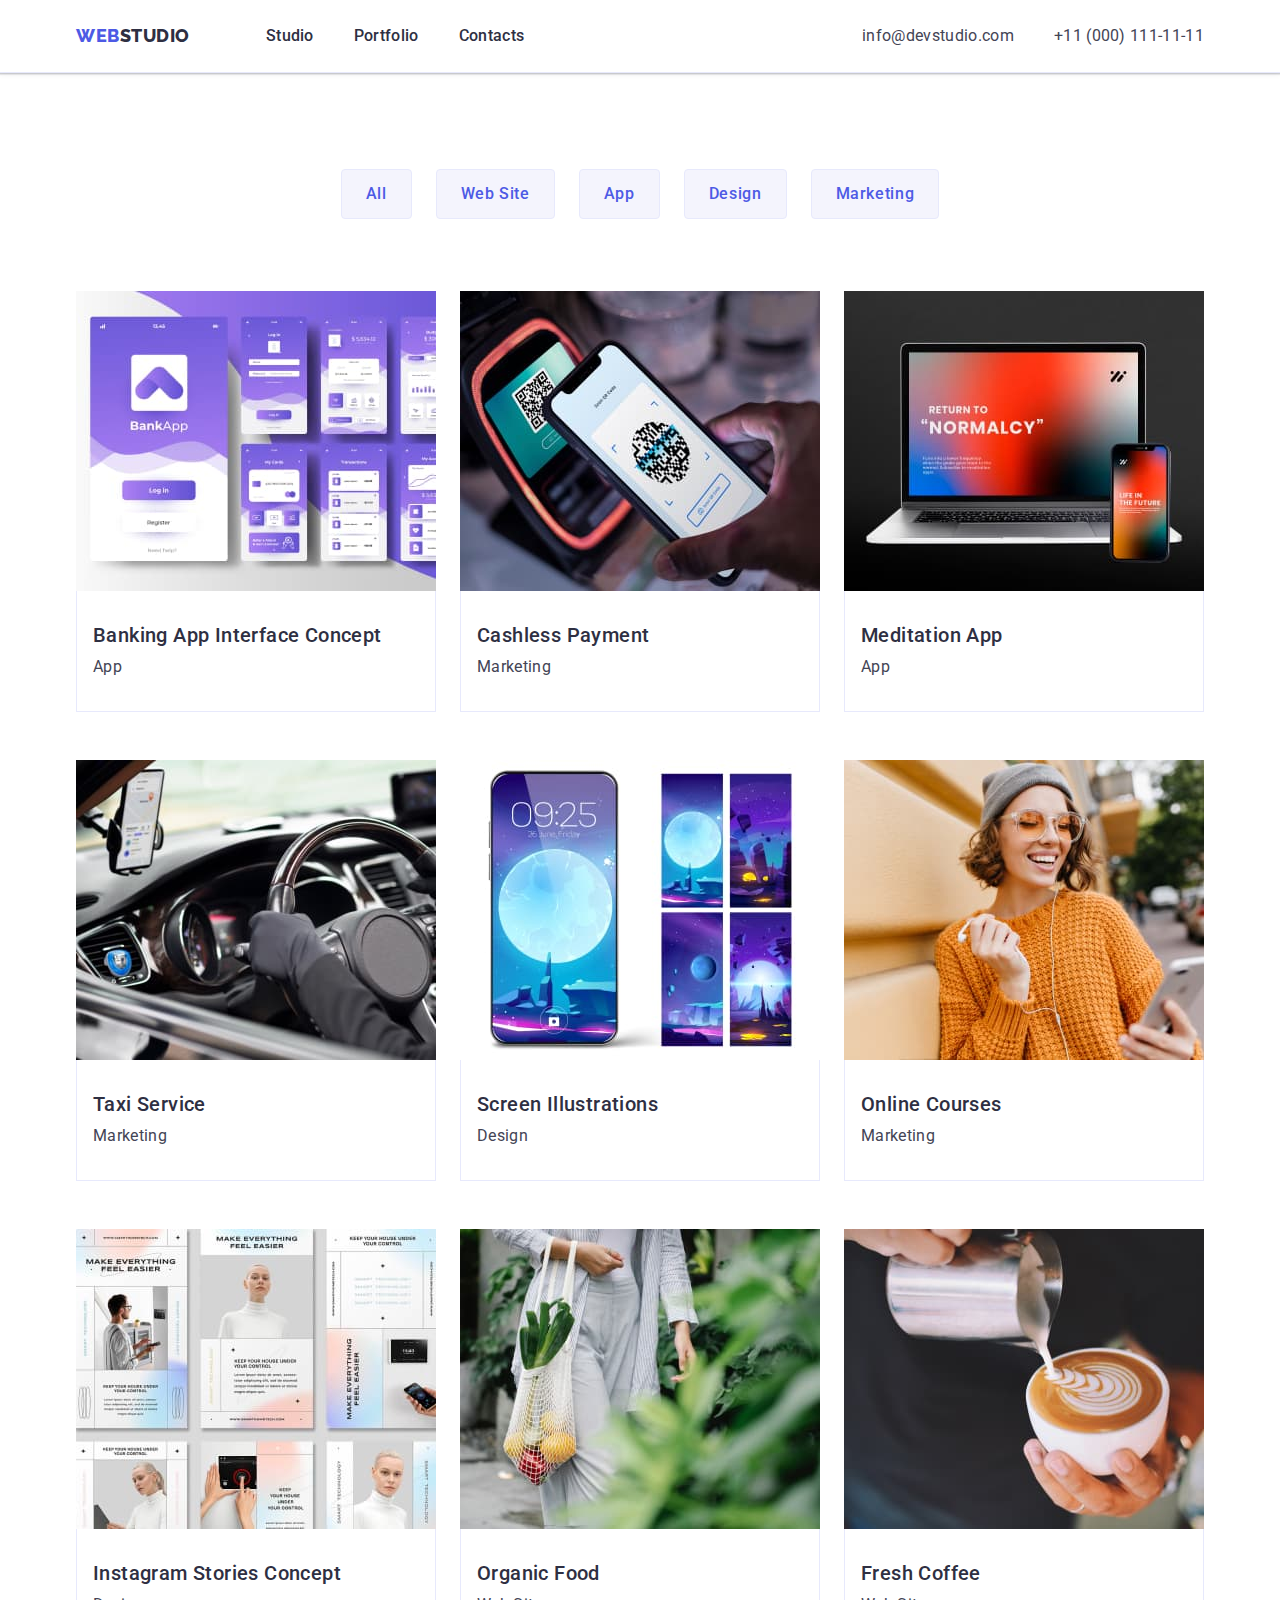
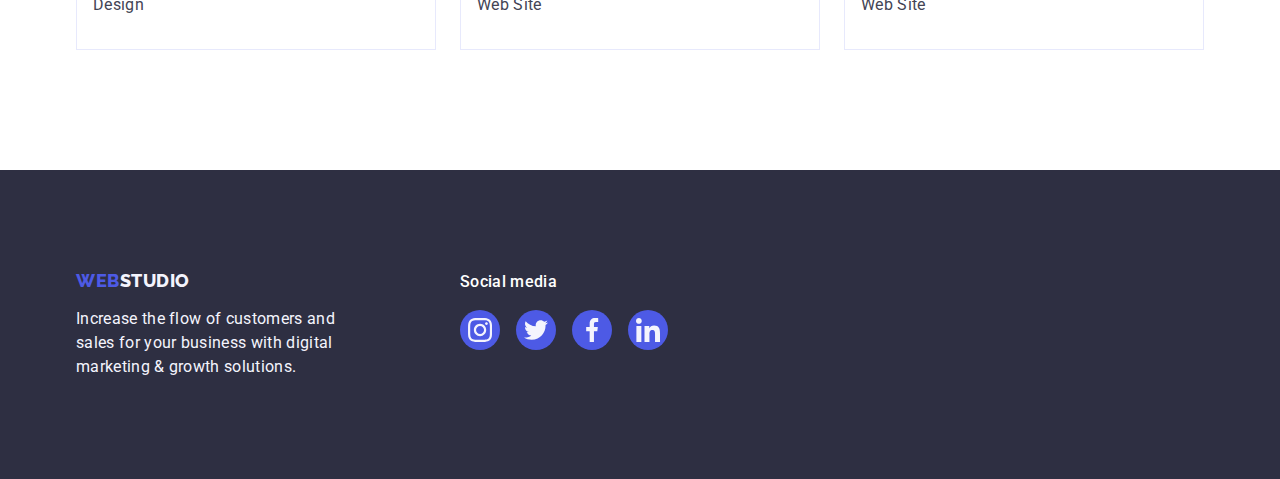
==== portfolio.html @ 2fec65b6 "Initial commit" ====
<!DOCTYPE html>
<html lang="en">
  <head>
    <meta charset="UTF-8" />
    <meta http-equiv="X-UA-Compatible" content="IE=edge" />
    <meta name="viewport" content="width=device-width, initial-scale=1.0" />
    <title>WebStudio</title>
    <link rel="preconnect" href="https://fonts.googleapis.com" />
    <link rel="preconnect" href="https://fonts.gstatic.com" crossorigin />
    <link
      href="https://fonts.googleapis.com/css2?family=Raleway:wght@800&family=Roboto:wght@400;500;700;900&display=swap"
      rel="stylesheet"
    />
    <link
      rel="stylesheet"
      href="https://cdnjs.cloudflare.com/ajax/libs/modern-normalize/1.0.0/modern-normalize.min.css"
    />
    <link rel="stylesheet" href="./css/styles.css" />
  </head>
  <body>
    <header class="header">
      <div class="container header-div">
        <nav class="header-nav">
          <a class="logo link" href="./index.html"
            >Web<span class="logo-header">Studio</span></a
          >
          <ul class="header-list list">
            <li class="header-item">
              <a class="header-link link" href="./index.html">Studio</a>
            </li>
            <li class="header-item">
              <a class="header-link link" href="./portfolio.html">Portfolio</a>
            </li>
            <li class="header-item">
              <a class="header-link link" href="">Contacts</a>
            </li>
          </ul>
        </nav>
        <address class="adress">
          <ul class="header-list list">
            <li class="adress-item">
              <a class="adress-link link" href="mailto:info@devstudio.com"
                >info@devstudio.com</a
              >
            </li>
            <li class="adress-item">
              <a class="adress-link link" href="tel:+110001111111"
                >+11 (000) 111-11-11</a
              >
            </li>
          </ul>
        </address>
      </div>
    </header>
    <main>
      <!-- section portfolio -->
      <section class="portfolio">
        <div class="container">
          <h1 class="visually-hidden">Portfolio</h1>
          <ul class="portfolio-filter list">
            <li class="filter">
              <button class="filter-btn" type="button">All</button>
            </li>
            <li class="filter">
              <button class="filter-btn" type="button">Web Site</button>
            </li>
            <li class="filter">
              <button class="filter-btn" type="button">App</button>
            </li>
            <li class="filter">
              <button class="filter-btn" type="button">Design</button>
            </li>
            <li class="filter">
              <button class="filter-btn" type="button">Marketing</button>
            </li>
          </ul>
          <ul class="portfolio-list list">
            <li class="portfolio-item">
              <a class="portfolio-link link" href="">
                <img
                  class="portfolio-image"
                  src="./images/portfolio/banking-app-interface-concept.jpg"
                  alt="Banking App Interface Concept"
                  width="360"
                  height="300"
                />
                <div class="portfolio-content">
                  <h2 class="portfolio-title">Banking App Interface Concept</h2>
                  <p class="portfolio-text">App</p>
                </div>
              </a>
            </li>
            <li class="portfolio-item">
              <a class="portfolio-link link" href="">
                <img
                  class="portfolio-image"
                  src="./images/portfolio/cashless-payment.jpg"
                  alt="Cashless Payment"
                  width="360"
                  height="300"
                />
                <div class="portfolio-content">
                  <h2 class="portfolio-title">Cashless Payment</h2>
                  <p class="portfolio-text">Marketing</p>
                </div>
              </a>
            </li>
            <li class="portfolio-item">
              <a class="portfolio-link link" href="">
                <img
                  class="portfolio-image"
                  src="./images/portfolio/meditation-app.jpg"
                  alt="Meditation App"
                  width="360"
                  height="300"
                />
                <div class="portfolio-content">
                  <h2 class="portfolio-title">Meditation App</h2>
                  <p class="portfolio-text">App</p>
                </div>
              </a>
            </li>
            <li class="portfolio-item">
              <a class="portfolio-link link" href="">
                <img
                  class="portfolio-image"
                  src="./images/portfolio/taxi-service.jpg"
                  alt="Taxi Service"
                  width="360"
                  height="300"
                />
                <div class="portfolio-content">
                  <h2 class="portfolio-title">Taxi Service</h2>
                  <p class="portfolio-text">Marketing</p>
                </div>
              </a>
            </li>
            <li class="portfolio-item">
              <a class="portfolio-link link" href="">
                <img
                  class="portfolio-image"
                  src="./images/portfolio/screen-illustrations.jpg"
                  alt="Screen Illustrations"
                  width="360"
                  height="300"
                />
                <div class="portfolio-content">
                  <h2 class="portfolio-title">Screen Illustrations</h2>
                  <p class="portfolio-text">Design</p>
                </div>
              </a>
            </li>
            <li class="portfolio-item">
              <a class="portfolio-link link" href="">
                <img
                  class="portfolio-image"
                  src="./images/portfolio/online-courses.jpg"
                  alt="Online Courses"
                  width="360"
                  height="300"
                />
                <div class="portfolio-content">
                  <h2 class="portfolio-title">Online Courses</h2>
                  <p class="portfolio-text">Marketing</p>
                </div>
              </a>
            </li>
            <li class="portfolio-item">
              <a class="portfolio-link link" href="">
                <img
                  class="portfolio-image"
                  src="./images/portfolio/instagram-stories-concept.jpg"
                  alt="Instagram Stories Concept"
                  width="360"
                  height="300"
                />
                <div class="portfolio-content">
                  <h2 class="portfolio-title">Instagram Stories Concept</h2>
                  <p class="portfolio-text">Design</p>
                </div>
              </a>
            </li>
            <li class="portfolio-item">
              <a class="portfolio-link link" href="">
                <img
                  class="portfolio-image"
                  src="./images/portfolio/organic-food.jpg"
                  alt="Organic Food"
                  width="360"
                  height="300"
                />
                <div class="portfolio-content">
                  <h2 class="portfolio-title">Organic Food</h2>
                  <p class="portfolio-text">Web Site</p>
                </div>
              </a>
            </li>
            <li class="portfolio-item">
              <a class="portfolio-link link" href="">
                <img
                  class="portfolio-image"
                  src="./images/portfolio/fresh-coffee.jpg"
                  alt="Fresh Coffee"
                  width="360"
                  height="300"
                />
                <div class="portfolio-content">
                  <h2 class="portfolio-title">Fresh Coffee</h2>
                  <p class="portfolio-text">Web Site</p>
                </div>
              </a>
            </li>
          </ul>
        </div>
      </section>
    </main>
    <footer class="footer">
      <div class="container footer-cont">
        <div class="footer-div">
          <a class="logo-foot link" href="./index.html"
            >Web<span class="logo-footer">Studio</span></a
          >
          <p class="footer-text">
            Increase the flow of customers and sales for your business with
            digital marketing & growth solutions.
          </p>
        </div>
        <div class="footer-div">
          <p class="footer-social-text">Social media</p>
          <ul class="footer-social-list list">
            <li class="social-list-item">
              <a href="" class="footer-social-link link">
                <svg class="social" width="24" height="24">
                  <use href="./images/icons.svg#instagram"></use></svg
              ></a>
            </li>
            <li class="social-list-item">
              <a href="" class="footer-social-link link">
                <svg class="social" width="24" height="24">
                  <use href="./images/icons.svg#twitter"></use></svg
              ></a>
            </li>
            <li class="social-list-item">
              <a href="" class="footer-social-link link">
                <svg class="social" width="24" height="24">
                  <use href="./images/icons.svg#facebook"></use></svg
              ></a>
            </li>
            <li class="social-list-item">
              <a href="" class="footer-social-link link">
                <svg class="social" width="24" height="24">
                  <use href="./images/icons.svg#linkedin"></use></svg
              ></a>
            </li>
          </ul>
        </div>
      </div>
    </footer>
  </body>
</html>
---- css/styles.css ----
/* * {
  margin: 0;
  box-sizing: border-box;

} */

:root {
  --iris: #4d5ae5;
  --navyblue: #2e2f42;
  --slate: #434455;
  --liteslate: #8e8f99;
  --cloud: #f4f4fd;
  --white: #ffffff;
  --ocean: #404bbf;
  --green: #31d0aa;
}

body {
  font-family: 'Roboto', sans-serif;
  font-size: 16px;
  line-height: 1.5;
  letter-spacing: 0.02em;
  color: var(--slate);
  background-color: var(--white);
}

.list {
  list-style: none;
}

.link {
  text-decoration: none;
}

h1,
h2,
h3,
h4,
h5,
h6,
p {
  margin-top: 0;
  margin-bottom: 0;
}

ul,
ol {
  margin-top: 0;
  margin-bottom: 0;
  padding-left: 0;
}

img {
  display: block;
}

.button {
  cursor: pointer;
}

h2 {
  font-weight: 700;
  font-size: 36px;
  line-height: 1.11;
  letter-spacing: 0.02em;
  text-transform: capitalize;
  color: var(--navyblue);
}

h3 {
  font-weight: 500;
  font-size: 20px;
  letter-spacing: 0.02em;
  line-height: 1.2;
  color: var(--navyblue);
}

.container {
  width: 1158px;
  margin-left: auto;
  margin-right: auto;
  padding: 0 15px 0 15px;
}

/* PAGE HEADER */

.header {
  border-bottom: 1px solid #e7e9fc;
  box-shadow: 0px 2px 1px rgba(46, 47, 66, 0.08),
    0px 1px 1px rgba(46, 47, 66, 0.16), 0px 1px 6px rgba(46, 47, 66, 0.08);
}

.header-div {
  display: flex;
  align-items: center;
  justify-content: space-between;
}

.header-nav {
  display: flex;
  align-items: center;
}

.header-list {
  display: flex;
  gap: 40px;
}

.header-item {
  gap: 40px;
}

/* .header-item:not(:nth-last-child(-n + 1)) {
  margin-right: 40px;
} */

.logo {
  margin-right: 76px;
  padding: 24px 0;

  font-family: 'Raleway', sans-serif;
  font-weight: 800;
  font-size: 18px;
  line-height: 1.17;
  letter-spacing: 0.03em;
  text-transform: uppercase;
  color: var(--iris);
}

.logo-header {
  color: var(--navyblue);
}

.header-link {
  padding-top: 24px;
  padding-bottom: 24px;
  display: block;

  font-weight: 500;
  font-size: 16px;
  line-height: 1.5;
  letter-spacing: 0.02em;
  color: var(--navyblue);
}

.header-link:hover,
.header-link:focus {
  color: var(--ocean);
}

.adress {
  margin-left: auto;
  font-style: normal;
}

.adress-item {
  gap: 40px;
}

/* .adress-item:not(:nth-last-child(-n + 1)) {
  margin-right: 40px;
} */

.adress-link {
  display: block;
  padding-top: 24px;
  padding-bottom: 24px;

  font-size: 16px;
  line-height: 1.5;
  letter-spacing: 0.02em;
  color: var(--slate);
}

.adress-link:hover,
.adress-link:focus {
  color: var(--ocean);
}

/* SECTION 1 HERO */

.hero {
  padding-top: 188px;
  padding-bottom: 188px;
  max-width: 1440px;
  margin-left: auto;
  margin-right: auto;

  background-color: var(--navyblue);
  background-image: linear-gradient(
      rgba(46, 47, 66, 0.7),
      rgba(46, 47, 66, 0.7)
    ),
    url(../images/background/people-office.jpg);
  background-size: cover;
  background-repeat: no-repeat;
  background-position: center;
}

.title-hero {
  margin-bottom: 48px;
  margin-left: auto;
  margin-right: auto;
  max-width: 496px;

  font-size: 56px;
  line-height: 1.07;
  letter-spacing: 0.02em;
  /* text-align: center; */
  color: var(--white);
}

.button {
  display: block;
  min-width: 169px;
  margin-left: auto;
  margin-right: auto;
  padding: 16px 32px;

  font-family: inherit;
  font-weight: 500;
  font-size: 16px;
  line-height: 1.5;
  text-align: center;
  letter-spacing: 0.04em;
  color: var(--white);
  background-color: var(--iris);
  border: none;
  border-radius: 4px;
}

.button:hover,
.button:focus {
  color: var(--white);
  background-color: var(--ocean);
}

/* SECTION 2 ABOUT */

.about {
  padding-top: 120px;
  padding-bottom: 120px;
}

.visually-hidden {
  position: absolute;
  width: 1px;
  height: 1px;
  margin: -1px;
  border: 0;
  padding: 0;
  white-space: nowrap;
  clip-path: inset(100%);
  clip: rect(0 0 0 0);
  overflow: hidden;
}

.about-list {
  display: flex;
  justify-content: space-between;
}

.subtitle-about {
  margin-bottom: 8px;
}

.about-item {
  /* min-width: 264px; */
  flex-basis: calc((100% - 3 * 24px) / 4);
}

.about-icon {
  display: flex;
  align-items: center;
  justify-content: center;
  height: 112px;
  padding: 24px 100px;
  border-radius: 4px;
  background-color: var(--cloud);
  margin-bottom: 8px;
}

.about-item:not(:nth-last-child(-n + 1)) {
  margin-right: 24px;
}

/* SECTION 3 ACTIVITIES */

.activities {
  padding-bottom: 120px;
}

.activities-title {
  text-align: center;
  margin-bottom: 72px;
}

.activities-item {
  flex-basis: calc((100% - 3 * 16px) / 3);
}

.activities-list {
  display: flex;
  gap: 24px;
}

/* SECTION 4 TEAM */

.team {
  padding-top: 120px;
  padding-bottom: 120px;

  background-color: var(--cloud);
}

.team-title {
  margin-bottom: 72px;

  text-align: center;
}

.team-list {
  display: flex;
  gap: 24px;
}

.team-item {
  /* min-width: 264px; */
  flex-basis: calc((100% - 3 * 24px) / 4);

  background-color: var(--white);
  border-radius: 0px 0px 4px 4px;
  box-shadow: 0px 1px 6px rgba(46, 47, 66, 0.08),
    0px 1px 1px rgba(46, 47, 66, 0.16), 0px 2px 1px rgba(46, 47, 66, 0.08);
}

.employee {
  padding: 32px 16px;
}

.employees {
  margin-bottom: 8px;

  text-align: center;
}

.team-text {
  text-align: center;
  margin-bottom: 8px;
}

.social-list {
  display: flex;
  gap: 24px;
  justify-content: center;
}

.social-list-item {
  display: flex;
  align-items: stretch;
  width: 40px;
  height: 40px;
}

.social-list-link,
.footer-social-link {
  display: flex;
  justify-content: center;
  align-items: center;
  width: 100%;
  border-radius: 50%;
  background-color: var(--iris);
  color: var(--cloud);
}

.social-list-link:hover,
.social-list-link:focus {
  background-color: var(--ocean);
}

.social {
  fill: currentColor;
}

.employee-social {
  width: 16px;
  height: 16px;
}

/* SECTION 5  CUSTOMERS*/

.customers {
  padding-top: 120px;
  padding-bottom: 120px;
}

.customers-title {
  text-align: center;
  margin-bottom: 72px;
}

.customers-list {
  display: flex;
  gap: 24px;
}

.customers-list-item {
  display: flex;
  width: 168px;
  height: 88px;
}

.customers-list-link {
  width: 100%;
  display: flex;

  padding: 16px 32px;
  align-items: center;
  justify-content: center;
  object-fit: none;
  border: 1px solid #8e8f99;
  border-radius: 4px;
  color: var(--liteslate);
}

.customers-list-link:hover,
.customers-list-link:focus {
  border-color: var(--ocean);
  color: var(--ocean);
}

.customers-img {
  width: 104px;
  height: 56px;
  fill: currentColor;
}

/* FOOTER */
.footer {
  padding-top: 100px;
  padding-bottom: 100px;

  background-color: var(--navyblue);
}

/* .container-footer {
  width: 264px;
} */

.logo-foot {
  margin-bottom: 16px;
  display: inline-block;

  font-family: 'Raleway', sans-serif;
  font-weight: 800;
  font-size: 18px;
  line-height: 1.17;
  letter-spacing: 0.03em;
  text-transform: uppercase;
  color: var(--iris);
}

.logo-footer {
  color: var(--cloud);
}

.footer-text {
  max-width: 264px;

  color: var(--cloud);
}

.footer-cont {
  display: flex;
  align-items: baseline;
}

.footer-social-text {
  margin-bottom: 16px;
  font-family: 'Roboto', sans-serif;
  font-weight: 500;
  font-size: 16px;
  line-height: 1.5;
  letter-spacing: 0.02em;
  color: #ffffff;
}

.footer-div:not(:last-child) {
  margin-right: 120px;
}

.footer-social-list {
  display: flex;
  gap: 16px;
}

.footer-social-link:hover,
.footer-social-link:focus {
  background-color: var(--green);
}

.footer-social {
  width: 24px;
  height: 24px;
}

/* .list-item:not(:last-child) {  margin-bottom: 12px;} */

/* PORTFOLIO */

.portfolio {
  padding-top: 96px;
  padding-bottom: 120px;
}

.portfolio-filter {
  display: flex;
  justify-content: center;
  margin-bottom: 72px;
}

.filter:not(:nth-last-child(-n + 1)) {
  margin-right: 24px;
}

.filter-btn {
  display: inline-block;
  padding: 12px 24px;

  font-family: 'Roboto', sans-serif;
  font-weight: 500;
  font-size: 16px;
  line-height: 1.5;
  text-align: center;
  letter-spacing: 0.04em;
  color: var(--iris);
  background-color: var(--cloud);
  cursor: pointer;
  border: 1px solid #e7e9fc;
  border-radius: 4px;
}

.filter-btn:hover,
.filter-btn:focus {
  color: var(--white);
  background-color: var(--ocean);
  border: 1px solid transparent;
  box-shadow: 0px 3px 1px rgba(0, 0, 0, 0.1), 0px 2px 1px rgba(0, 0, 0, 0.08),
    0px 2px 2px rgba(0, 0, 0, 0.12);
}

.portfolio-list {
  display: flex;
  flex-wrap: wrap;
  column-gap: 24px;
  row-gap: 48px;
}

.portfolio-item {
  /* width: 360px;
  height: 420px; */
  flex-basis: calc((100% - 2 * 24px) / 3);
}

/* .portfolio-item:nth-child(3n + 1) {
  margin-right: 24px;
}

.portfolio-item:nth-child(3n + 2) {
  margin-right: 24px;
} */

.portfolio-link {
  display: block;
}

.portfolio-link:hover,
.portfolio-link:focus {
  box-shadow: 0px 1px 6px rgba(46, 47, 66, 0.08),
    0px 1px 1px rgba(46, 47, 66, 0.16), 0px 2px 1px rgba(46, 47, 66, 0.08);
}

.portfolio-content {
  padding: 32px 16px;
  border: 1px solid #e7e9fc;
  border-top: none;
}

.portfolio-title {
  margin-bottom: 8px;

  font-weight: 500;
  font-size: 20px;
  line-height: 1.2;
  letter-spacing: 0.02em;
  color: var(--navyblue);
}

.portfolio-text {
  color: var(--slate);
}
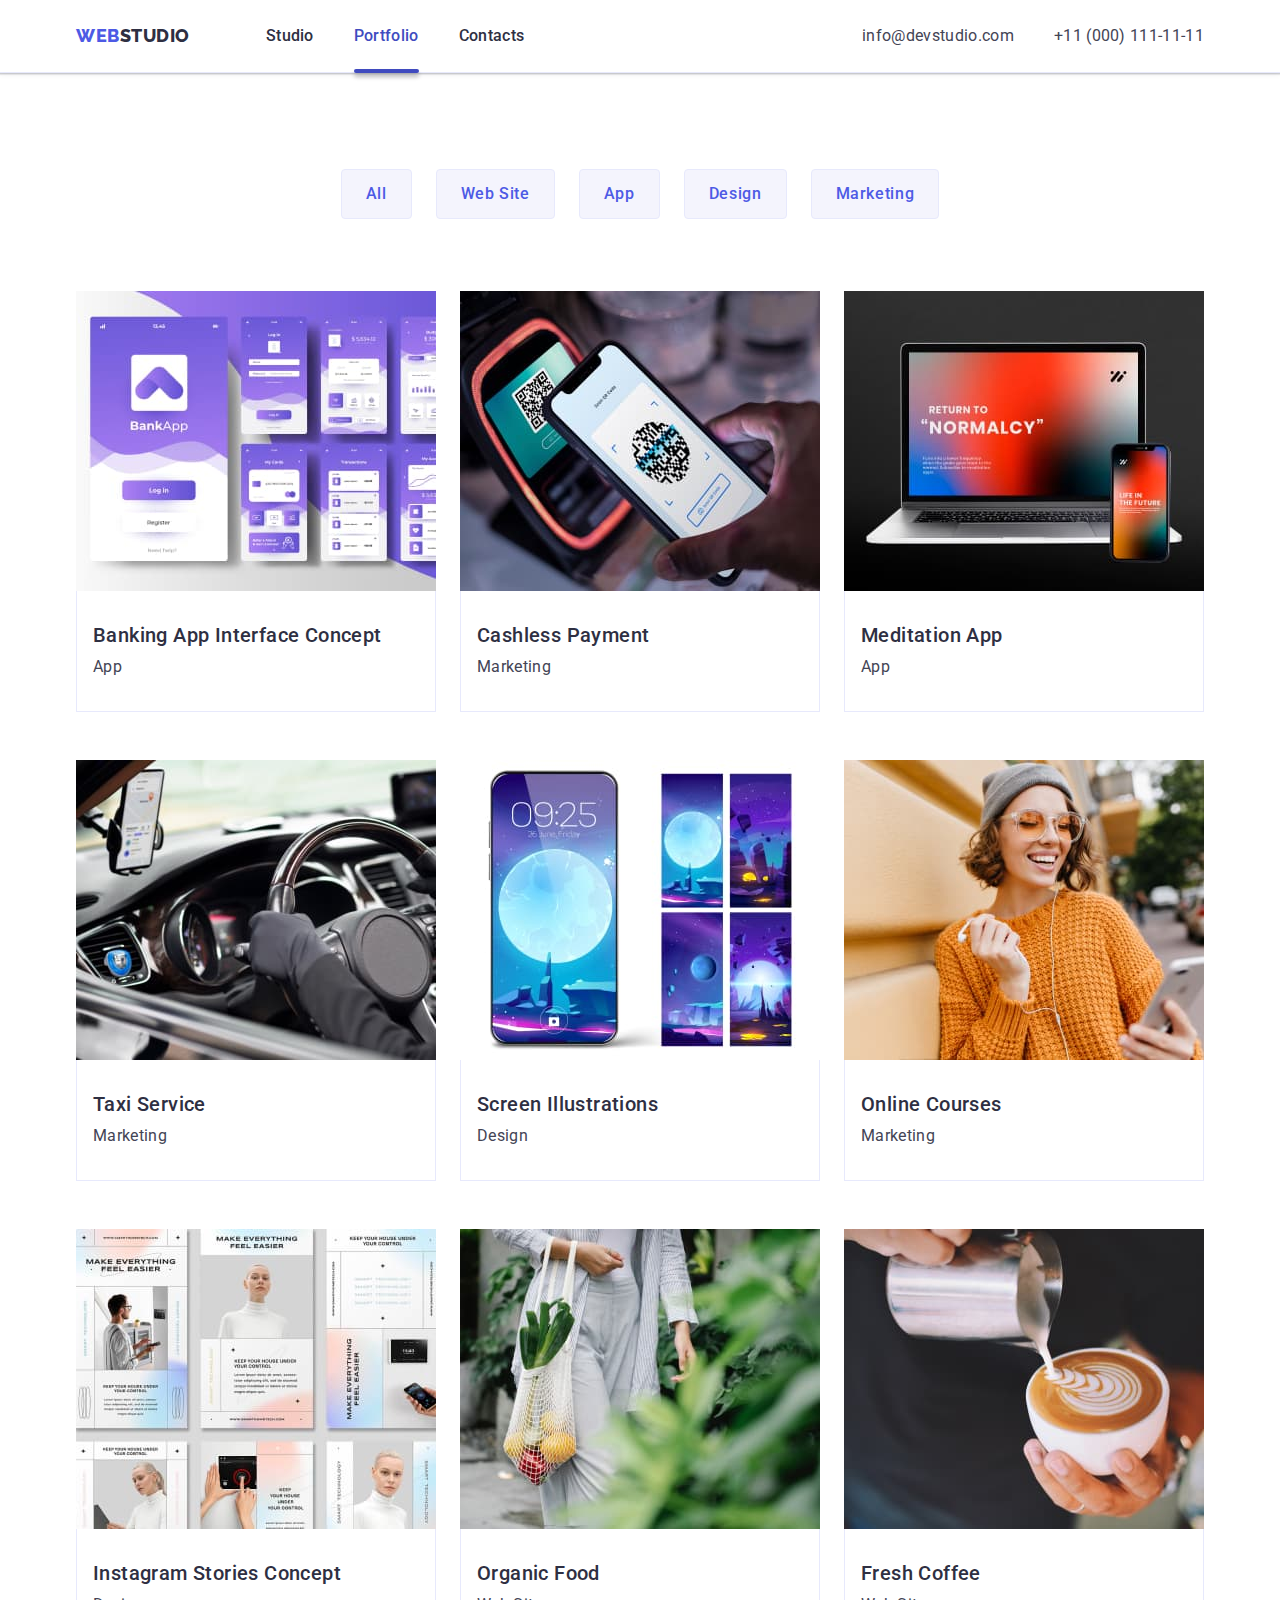
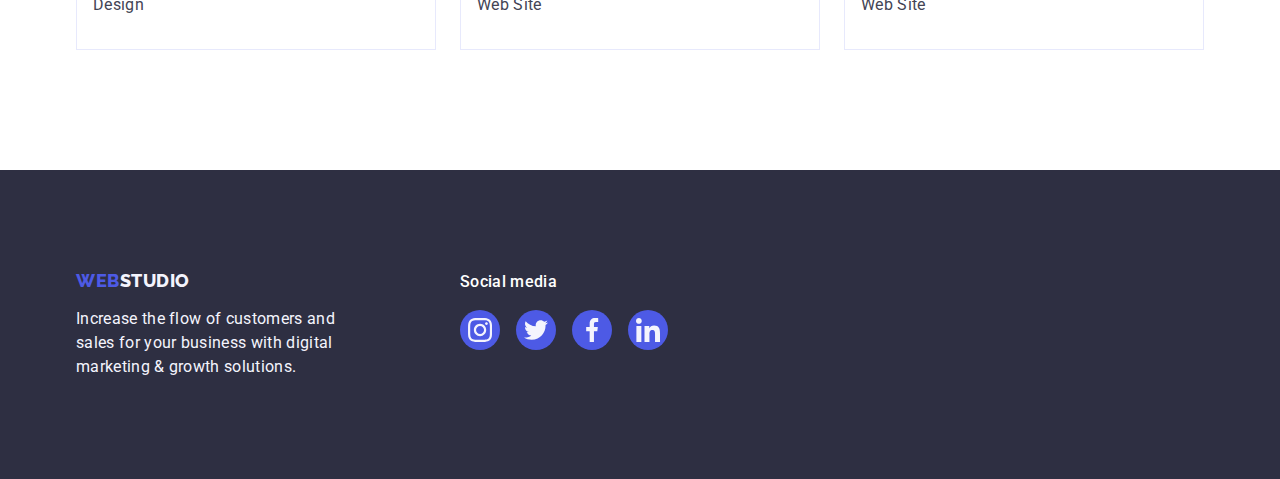
==== commit ae4729f3: "HW5 commit-1" ====
--- a/portfolio.html
+++ b/portfolio.html
@@ -29,7 +29,9 @@
               <a class="header-link link" href="./index.html">Studio</a>
             </li>
             <li class="header-item">
-              <a class="header-link link" href="./portfolio.html">Portfolio</a>
+              <a class="header-link link current" href="./portfolio.html"
+                >Portfolio</a
+              >
             </li>
             <li class="header-item">
               <a class="header-link link" href="">Contacts</a>
@@ -77,13 +79,20 @@
           <ul class="portfolio-list list">
             <li class="portfolio-item">
               <a class="portfolio-link link" href="">
-                <img
-                  class="portfolio-image"
-                  src="./images/portfolio/banking-app-interface-concept.jpg"
-                  alt="Banking App Interface Concept"
-                  width="360"
-                  height="300"
-                />
+                <div class="portfolio-wrapper">
+                  <img
+                    class="portfolio-image"
+                    src="./images/portfolio/banking-app-interface-concept.jpg"
+                    alt="Banking App Interface Concept"
+                    width="360"
+                    height="300"
+                  />
+                  <p class="overlay">
+                    14 Stylish and User-Friendly App Design Concepts · Task
+                    Manager App · Calorie Tracker App · Exotic Fruit Ecommerce
+                    App · Cloud Storage App
+                  </p>
+                </div>
                 <div class="portfolio-content">
                   <h2 class="portfolio-title">Banking App Interface Concept</h2>
                   <p class="portfolio-text">App</p>
@@ -92,13 +101,20 @@
             </li>
             <li class="portfolio-item">
               <a class="portfolio-link link" href="">
-                <img
-                  class="portfolio-image"
-                  src="./images/portfolio/cashless-payment.jpg"
-                  alt="Cashless Payment"
-                  width="360"
-                  height="300"
-                />
+                <div class="portfolio-wrapper">
+                  <img
+                    class="portfolio-image"
+                    src="./images/portfolio/cashless-payment.jpg"
+                    alt="Cashless Payment"
+                    width="360"
+                    height="300"
+                  />
+                  <p class="overlay">
+                    14 Stylish and User-Friendly App Design Concepts · Task
+                    Manager App · Calorie Tracker App · Exotic Fruit Ecommerce
+                    App · Cloud Storage App
+                  </p>
+                </div>
                 <div class="portfolio-content">
                   <h2 class="portfolio-title">Cashless Payment</h2>
                   <p class="portfolio-text">Marketing</p>
@@ -106,14 +122,21 @@
               </a>
             </li>
             <li class="portfolio-item">
-              <a class="portfolio-link link" href="">
-                <img
-                  class="portfolio-image"
-                  src="./images/portfolio/meditation-app.jpg"
-                  alt="Meditation App"
-                  width="360"
-                  height="300"
-                />
+              <a class="portfolio-link link" href=""
+                ><div class="portfolio-wrapper">
+                  <img
+                    class="portfolio-image"
+                    src="./images/portfolio/meditation-app.jpg"
+                    alt="Meditation App"
+                    width="360"
+                    height="300"
+                  />
+                  <p class="overlay">
+                    14 Stylish and User-Friendly App Design Concepts · Task
+                    Manager App · Calorie Tracker App · Exotic Fruit Ecommerce
+                    App · Cloud Storage App
+                  </p>
+                </div>
                 <div class="portfolio-content">
                   <h2 class="portfolio-title">Meditation App</h2>
                   <p class="portfolio-text">App</p>
@@ -121,14 +144,21 @@
               </a>
             </li>
             <li class="portfolio-item">
-              <a class="portfolio-link link" href="">
-                <img
-                  class="portfolio-image"
-                  src="./images/portfolio/taxi-service.jpg"
-                  alt="Taxi Service"
-                  width="360"
-                  height="300"
-                />
+              <a class="portfolio-link link" href=""
+                ><div class="portfolio-wrapper">
+                  <img
+                    class="portfolio-image"
+                    src="./images/portfolio/taxi-service.jpg"
+                    alt="Taxi Service"
+                    width="360"
+                    height="300"
+                  />
+                  <p class="overlay">
+                    14 Stylish and User-Friendly App Design Concepts · Task
+                    Manager App · Calorie Tracker App · Exotic Fruit Ecommerce
+                    App · Cloud Storage App
+                  </p>
+                </div>
                 <div class="portfolio-content">
                   <h2 class="portfolio-title">Taxi Service</h2>
                   <p class="portfolio-text">Marketing</p>
@@ -136,14 +166,21 @@
               </a>
             </li>
             <li class="portfolio-item">
-              <a class="portfolio-link link" href="">
-                <img
-                  class="portfolio-image"
-                  src="./images/portfolio/screen-illustrations.jpg"
-                  alt="Screen Illustrations"
-                  width="360"
-                  height="300"
-                />
+              <a class="portfolio-link link" href=""
+                ><div class="portfolio-wrapper">
+                  <img
+                    class="portfolio-image"
+                    src="./images/portfolio/screen-illustrations.jpg"
+                    alt="Screen Illustrations"
+                    width="360"
+                    height="300"
+                  />
+                  <p class="overlay">
+                    14 Stylish and User-Friendly App Design Concepts · Task
+                    Manager App · Calorie Tracker App · Exotic Fruit Ecommerce
+                    App · Cloud Storage App
+                  </p>
+                </div>
                 <div class="portfolio-content">
                   <h2 class="portfolio-title">Screen Illustrations</h2>
                   <p class="portfolio-text">Design</p>
@@ -151,14 +188,21 @@
               </a>
             </li>
             <li class="portfolio-item">
-              <a class="portfolio-link link" href="">
-                <img
-                  class="portfolio-image"
-                  src="./images/portfolio/online-courses.jpg"
-                  alt="Online Courses"
-                  width="360"
-                  height="300"
-                />
+              <a class="portfolio-link link" href=""
+                ><div class="portfolio-wrapper">
+                  <img
+                    class="portfolio-image"
+                    src="./images/portfolio/online-courses.jpg"
+                    alt="Online Courses"
+                    width="360"
+                    height="300"
+                  />
+                  <p class="overlay">
+                    14 Stylish and User-Friendly App Design Concepts · Task
+                    Manager App · Calorie Tracker App · Exotic Fruit Ecommerce
+                    App · Cloud Storage App
+                  </p>
+                </div>
                 <div class="portfolio-content">
                   <h2 class="portfolio-title">Online Courses</h2>
                   <p class="portfolio-text">Marketing</p>
@@ -166,14 +210,21 @@
               </a>
             </li>
             <li class="portfolio-item">
-              <a class="portfolio-link link" href="">
-                <img
-                  class="portfolio-image"
-                  src="./images/portfolio/instagram-stories-concept.jpg"
-                  alt="Instagram Stories Concept"
-                  width="360"
-                  height="300"
-                />
+              <a class="portfolio-link link" href=""
+                ><div class="portfolio-wrapper">
+                  <img
+                    class="portfolio-image"
+                    src="./images/portfolio/instagram-stories-concept.jpg"
+                    alt="Instagram Stories Concept"
+                    width="360"
+                    height="300"
+                  />
+                  <p class="overlay">
+                    14 Stylish and User-Friendly App Design Concepts · Task
+                    Manager App · Calorie Tracker App · Exotic Fruit Ecommerce
+                    App · Cloud Storage App
+                  </p>
+                </div>
                 <div class="portfolio-content">
                   <h2 class="portfolio-title">Instagram Stories Concept</h2>
                   <p class="portfolio-text">Design</p>
@@ -181,14 +232,21 @@
               </a>
             </li>
             <li class="portfolio-item">
-              <a class="portfolio-link link" href="">
-                <img
-                  class="portfolio-image"
-                  src="./images/portfolio/organic-food.jpg"
-                  alt="Organic Food"
-                  width="360"
-                  height="300"
-                />
+              <a class="portfolio-link link" href=""
+                ><div class="portfolio-wrapper">
+                  <img
+                    class="portfolio-image"
+                    src="./images/portfolio/organic-food.jpg"
+                    alt="Organic Food"
+                    width="360"
+                    height="300"
+                  />
+                  <p class="overlay">
+                    14 Stylish and User-Friendly App Design Concepts · Task
+                    Manager App · Calorie Tracker App · Exotic Fruit Ecommerce
+                    App · Cloud Storage App
+                  </p>
+                </div>
                 <div class="portfolio-content">
                   <h2 class="portfolio-title">Organic Food</h2>
                   <p class="portfolio-text">Web Site</p>
@@ -196,14 +254,21 @@
               </a>
             </li>
             <li class="portfolio-item">
-              <a class="portfolio-link link" href="">
-                <img
-                  class="portfolio-image"
-                  src="./images/portfolio/fresh-coffee.jpg"
-                  alt="Fresh Coffee"
-                  width="360"
-                  height="300"
-                />
+              <a class="portfolio-link link" href=""
+                ><div class="portfolio-wrapper">
+                  <img
+                    class="portfolio-image"
+                    src="./images/portfolio/fresh-coffee.jpg"
+                    alt="Fresh Coffee"
+                    width="360"
+                    height="300"
+                  />
+                  <p class="overlay">
+                    14 Stylish and User-Friendly App Design Concepts · Task
+                    Manager App · Calorie Tracker App · Exotic Fruit Ecommerce
+                    App · Cloud Storage App
+                  </p>
+                </div>
                 <div class="portfolio-content">
                   <h2 class="portfolio-title">Fresh Coffee</h2>
                   <p class="portfolio-text">Web Site</p>
--- a/css/styles.css
+++ b/css/styles.css
@@ -13,6 +13,9 @@
   --white: #ffffff;
   --ocean: #404bbf;
   --green: #31d0aa;
+  --dairy: #fcfcfc;
+  --cornflower: #e7e9fc;
+  --transition: 250ms cubic-bezier(0.4, 0, 0.2, 1);
 }
 
 body {
@@ -30,6 +33,11 @@
 
 .link {
   text-decoration: none;
+}
+
+a:focus,
+button:focus {
+  outline: none;
 }
 
 h1,
@@ -54,10 +62,6 @@
   display: block;
 }
 
-.button {
-  cursor: pointer;
-}
-
 h2 {
   font-weight: 700;
   font-size: 36px;
@@ -108,6 +112,7 @@
 
 .header-item {
   gap: 40px;
+  position: relative;
 }
 
 /* .header-item:not(:nth-last-child(-n + 1)) {
@@ -141,11 +146,39 @@
   line-height: 1.5;
   letter-spacing: 0.02em;
   color: var(--navyblue);
+
+  transition: color var(--transition);
 }
 
 .header-link:hover,
-.header-link:focus {
+.header-link:focus,
+.header-link.current {
   color: var(--ocean);
+
+  transition: color var(--transition), box-shadow var(--transition),
+    border-radius var(--transition);
+}
+
+.header-link::after {
+  content: '';
+  display: block;
+  position: absolute;
+  bottom: -1px;
+
+  opacity: 0;
+  background-color: var(--ocean);
+  min-width: 100%;
+  height: 4px;
+  box-shadow: 0px 4px 4px rgba(0, 0, 0, 0.25);
+  border-radius: 2px;
+
+  transition: opacity var(--transition);
+}
+
+.header-link:hover::after,
+.header-link:focus::after,
+.header-link.current::after {
+  opacity: 1;
 }
 
 .adress {
@@ -170,6 +203,8 @@
   line-height: 1.5;
   letter-spacing: 0.02em;
   color: var(--slate);
+
+  transition: color var(--transition);
 }
 
 .adress-link:hover,
@@ -227,6 +262,9 @@
   background-color: var(--iris);
   border: none;
   border-radius: 4px;
+  cursor: pointer;
+
+  transition: color var(--transition), background-color var(--transition);
 }
 
 .button:hover,
@@ -371,6 +409,8 @@
   border-radius: 50%;
   background-color: var(--iris);
   color: var(--cloud);
+
+  transition: background-color var(--transition);
 }
 
 .social-list-link:hover,
@@ -421,6 +461,8 @@
   border: 1px solid #8e8f99;
   border-radius: 4px;
   color: var(--liteslate);
+
+  transition: border-color var(--transition), color var(--transition);
 }
 
 .customers-list-link:hover,
@@ -506,7 +548,7 @@
 
 /* .list-item:not(:last-child) {  margin-bottom: 12px;} */
 
-/* PORTFOLIO */
+/* ====== PORTFOLIO ====== */
 
 .portfolio {
   padding-top: 96px;
@@ -538,6 +580,9 @@
   cursor: pointer;
   border: 1px solid #e7e9fc;
   border-radius: 4px;
+
+  transition: color var(--transition), background-color var(--transition),
+    border var(--transition), box-shadow var(--transition);
 }
 
 .filter-btn:hover,
@@ -557,8 +602,6 @@
 }
 
 .portfolio-item {
-  /* width: 360px;
-  height: 420px; */
   flex-basis: calc((100% - 2 * 24px) / 3);
 }
 
@@ -572,12 +615,24 @@
 
 .portfolio-link {
   display: block;
+
+  transition: box-shadow var(--transition);
 }
 
 .portfolio-link:hover,
 .portfolio-link:focus {
   box-shadow: 0px 1px 6px rgba(46, 47, 66, 0.08),
     0px 1px 1px rgba(46, 47, 66, 0.16), 0px 2px 1px rgba(46, 47, 66, 0.08);
+}
+
+.portfolio-link:hover .overlay,
+.portfolio-link:focus .overlay {
+  transform: translate(0, 0);
+}
+
+.portfolio-wrapper {
+  position: relative;
+  overflow: hidden;
 }
 
 .portfolio-content {
@@ -599,3 +654,89 @@
 .portfolio-text {
   color: var(--slate);
 }
+
+.overlay {
+  left: 0;
+  top: 0;
+  position: absolute;
+  width: 100%;
+  height: 100%;
+  overflow: auto;
+  transform: translate(0, 100%);
+  transition: transform 500ms linear;
+
+  background-color: rgba(77, 90, 229, 1);
+  color: var(--cloud);
+  padding-top: 40px;
+  padding-bottom: 40px;
+  padding-left: 32px;
+  padding-right: 32px;
+}
+
+/* ====== /PORTFOLIO ====== */
+
+/* ====== MODAL WINDOW ====== */
+
+.backdrop {
+  position: fixed;
+  top: 0;
+  left: 0;
+  z-index: 100;
+  width: 100%;
+  height: 100%;
+  background-color: rgba(46, 47, 66, 0.4);
+  transition: opacity var(--transition), visibility var(--transition);
+}
+
+.backdrop.is-hidden {
+  opacity: 0;
+  visibility: hidden;
+  pointer-events: none;
+}
+
+.modal {
+  position: absolute;
+  top: 50%;
+  left: 50%;
+  transform: translate(-50%, -50%);
+  width: 408px;
+  height: 584px;
+  border-radius: 4px;
+  background-color: var(--dairy);
+  box-shadow: 0px 1px 1px rgba(0, 0, 0, 0.14), 0px 1px 3px rgba(0, 0, 0, 0.12),
+    0px 2px 1px rgba(0, 0, 0, 0.2);
+}
+
+.modal-close-btn {
+  display: flex;
+  justify-content: center;
+  align-items: center;
+  position: absolute;
+  width: 24px;
+  height: 24px;
+  top: 10px;
+  right: 10px;
+
+  background-color: var(--cornflower);
+  border: 1px solid rgba(0, 0, 0, 0.1);
+  border-radius: 50%;
+  padding: 0;
+  cursor: pointer;
+  transition: border-color var(--transition);
+}
+
+.modal-close-btn:hover,
+.modal-close-btn:focus {
+  border-color: var(--ocean);
+}
+
+.modal-close-btn-icon {
+  transition: fill var(--transition);
+}
+
+.modal-close-btn:hover .modal-close-btn-icon,
+.modal-close-btn:focus .modal-close-btn-icon {
+  fill: var(--ocean);
+}
+
+/* ====== /MODAL WINDOW ====== */
